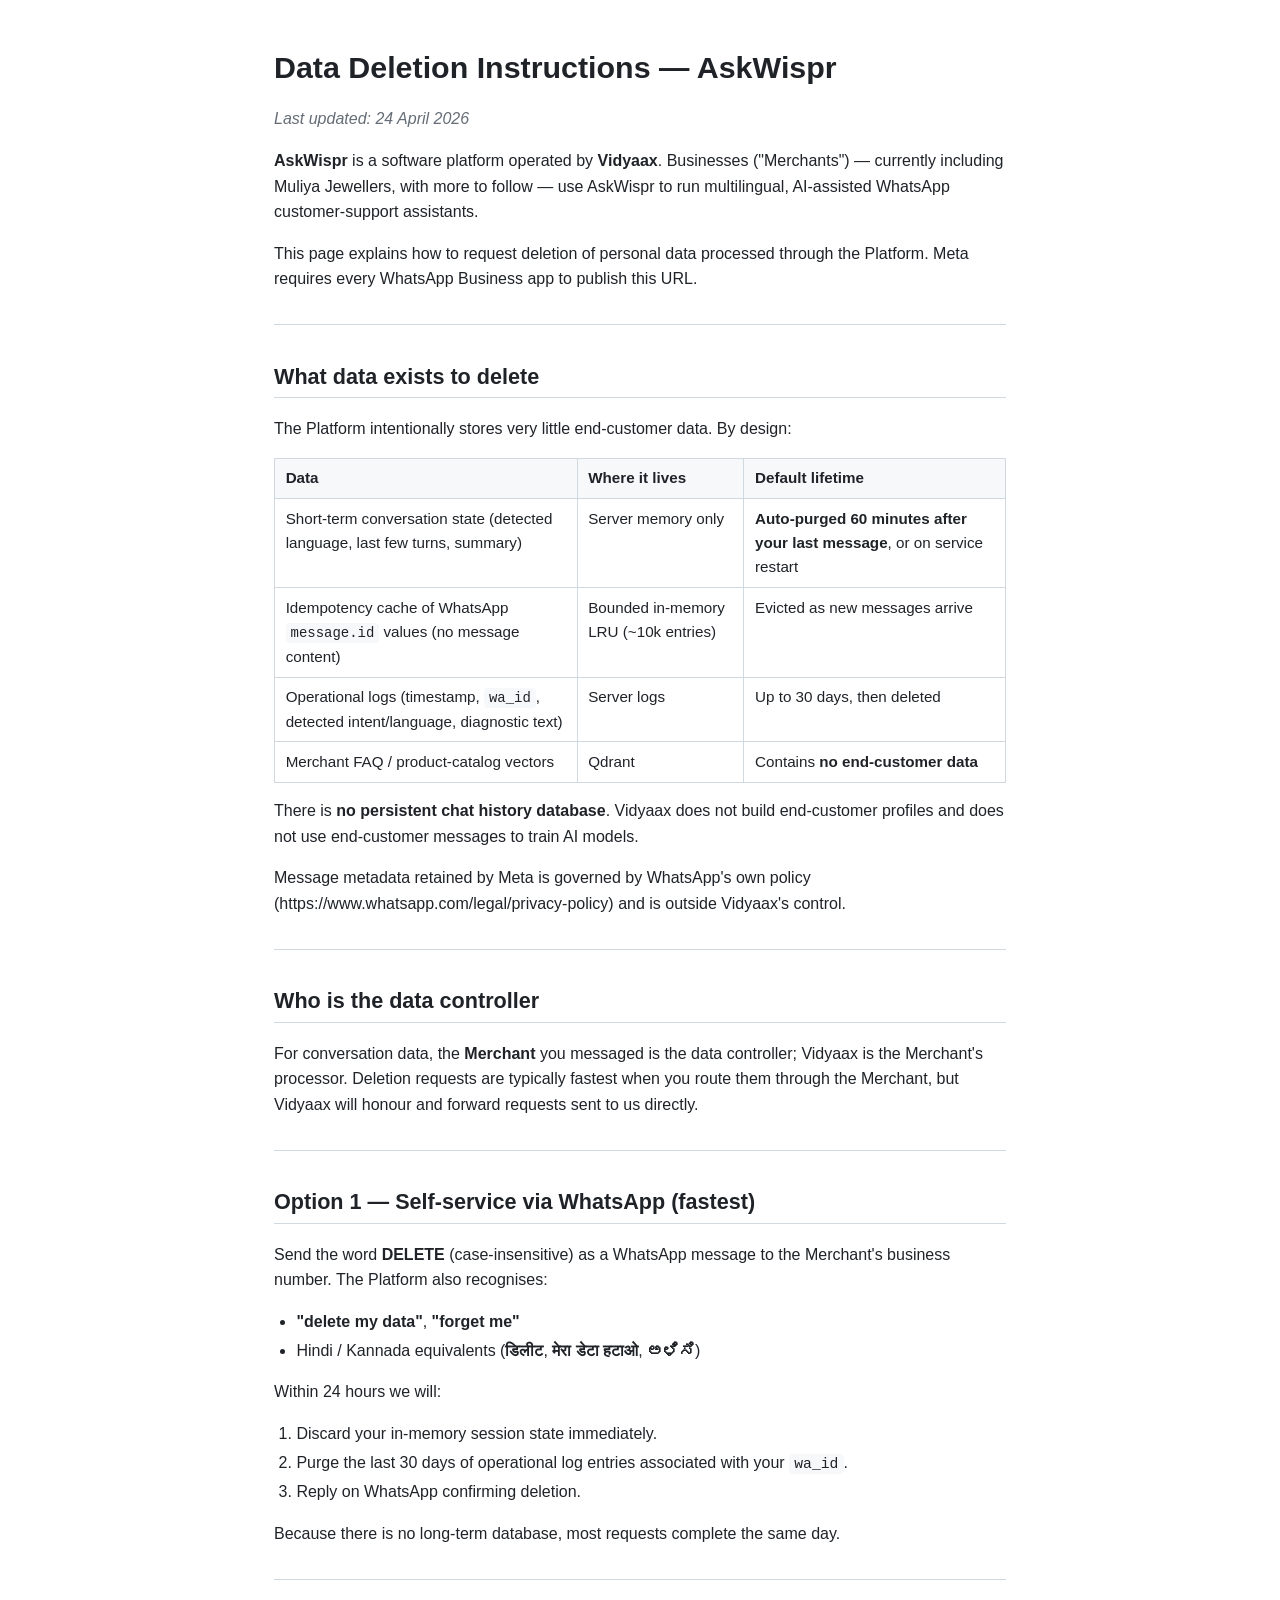
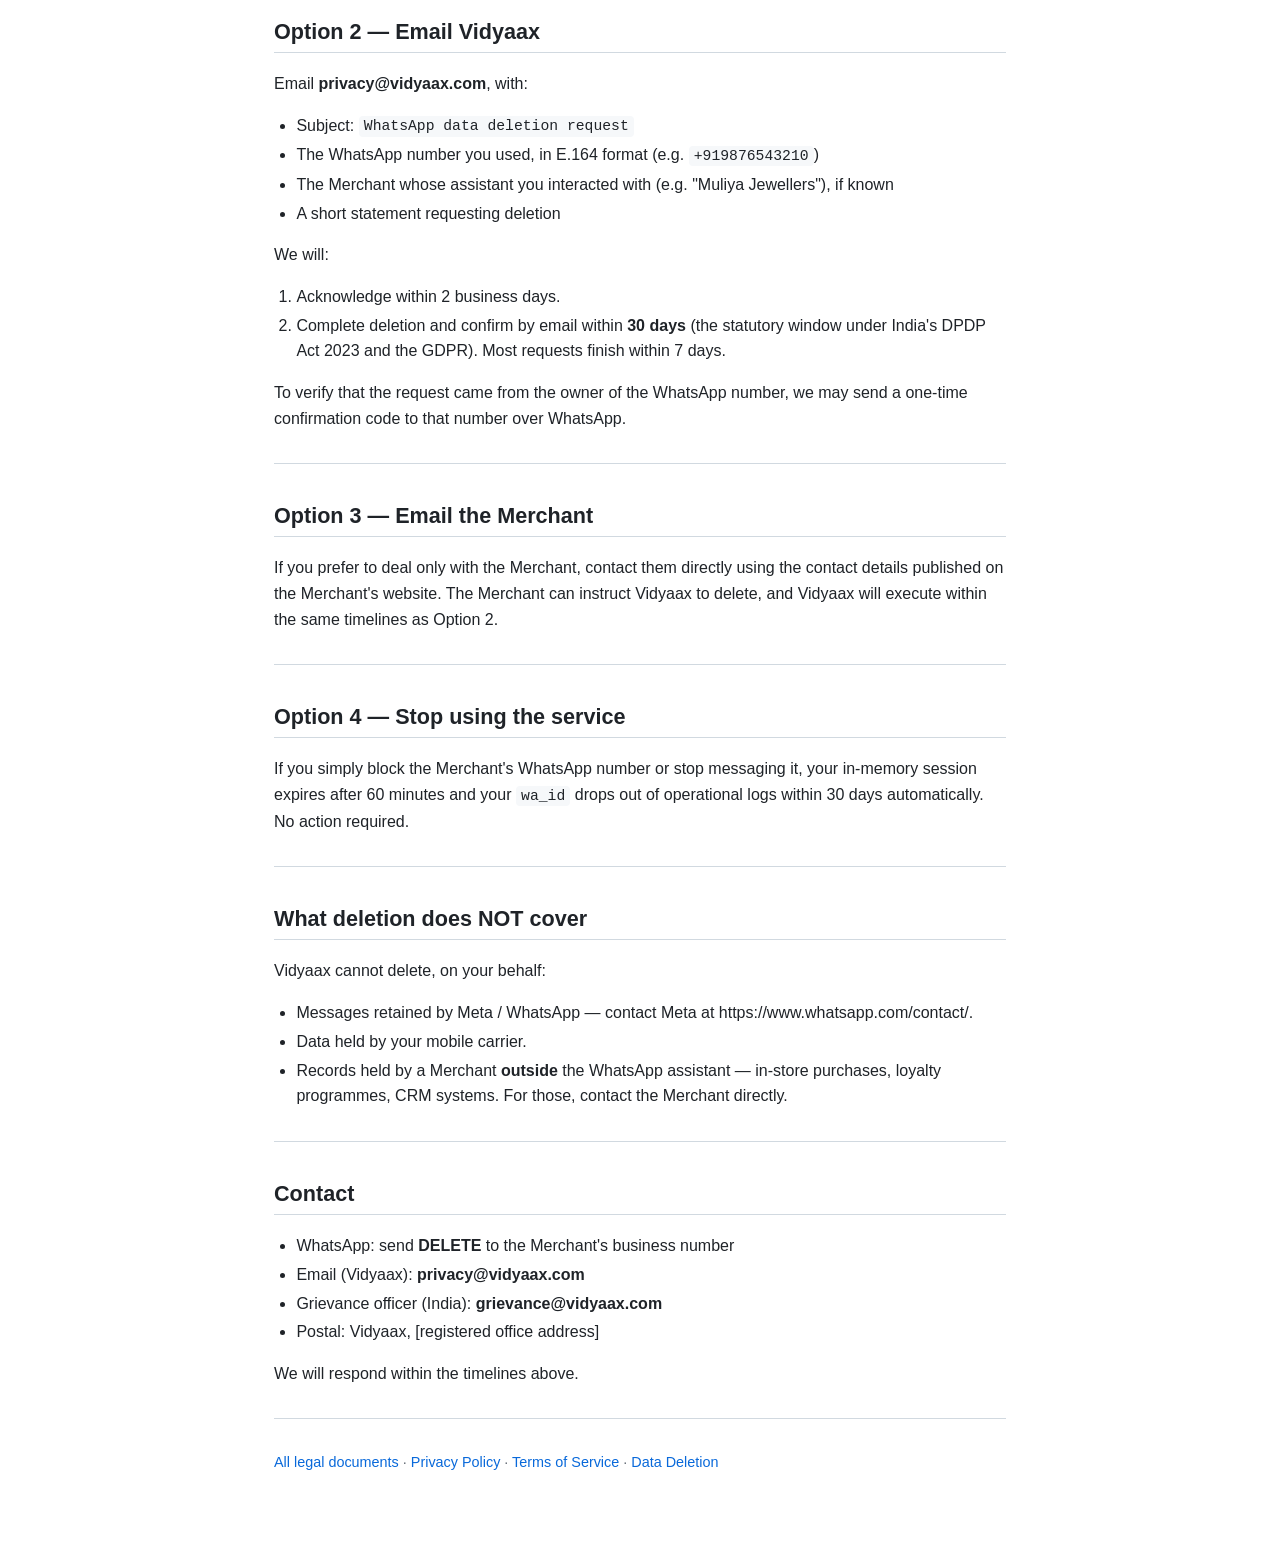
==== data-deletion.html @ 52c71edf "Update legal pages" ====
<!doctype html>
<html lang="en">
<head>
<meta charset="utf-8" />
<meta name="viewport" content="width=device-width,initial-scale=1" />
<meta name="robots" content="index,follow" />
<title>Data Deletion — AskWispr</title>
<link rel="stylesheet" href="style.css" />
</head>
<body>
<main class="prose">
<h1>Data Deletion Instructions — AskWispr</h1>
<p><em>Last updated: 24 April 2026</em></p>
<p><strong>AskWispr</strong> is a software platform operated by <strong>Vidyaax</strong>. Businesses
("Merchants") — currently including Muliya Jewellers, with more to follow
— use AskWispr to run multilingual, AI-assisted WhatsApp customer-support
assistants.</p>
<p>This page explains how to request deletion of personal data processed
through the Platform. Meta requires every WhatsApp Business app to publish
this URL.</p>
<hr />
<h2>What data exists to delete</h2>
<p>The Platform intentionally stores very little end-customer data. By
design:</p>
<table>
<thead>
<tr>
<th>Data</th>
<th>Where it lives</th>
<th>Default lifetime</th>
</tr>
</thead>
<tbody>
<tr>
<td>Short-term conversation state (detected language, last few turns, summary)</td>
<td>Server memory only</td>
<td><strong>Auto-purged 60 minutes after your last message</strong>, or on service restart</td>
</tr>
<tr>
<td>Idempotency cache of WhatsApp <code>message.id</code> values (no message content)</td>
<td>Bounded in-memory LRU (~10k entries)</td>
<td>Evicted as new messages arrive</td>
</tr>
<tr>
<td>Operational logs (timestamp, <code>wa_id</code>, detected intent/language, diagnostic text)</td>
<td>Server logs</td>
<td>Up to 30 days, then deleted</td>
</tr>
<tr>
<td>Merchant FAQ / product-catalog vectors</td>
<td>Qdrant</td>
<td>Contains <strong>no end-customer data</strong></td>
</tr>
</tbody>
</table>
<p>There is <strong>no persistent chat history database</strong>. Vidyaax does not build
end-customer profiles and does not use end-customer messages to train AI
models.</p>
<p>Message metadata retained by Meta is governed by WhatsApp's own policy
(https://www.whatsapp.com/legal/privacy-policy) and is outside Vidyaax's
control.</p>
<hr />
<h2>Who is the data controller</h2>
<p>For conversation data, the <strong>Merchant</strong> you messaged is the data
controller; Vidyaax is the Merchant's processor. Deletion requests are
typically fastest when you route them through the Merchant, but Vidyaax
will honour and forward requests sent to us directly.</p>
<hr />
<h2>Option 1 — Self-service via WhatsApp (fastest)</h2>
<p>Send the word <strong>DELETE</strong> (case-insensitive) as a WhatsApp message to the
Merchant's business number. The Platform also recognises:</p>
<ul>
<li><strong>"delete my data"</strong>, <strong>"forget me"</strong></li>
<li>Hindi / Kannada equivalents (<strong>डिलीट</strong>, <strong>मेरा डेटा हटाओ</strong>, <strong>ಅಳಿಸಿ</strong>)</li>
</ul>
<p>Within 24 hours we will:</p>
<ol>
<li>Discard your in-memory session state immediately.</li>
<li>Purge the last 30 days of operational log entries associated with your
   <code>wa_id</code>.</li>
<li>Reply on WhatsApp confirming deletion.</li>
</ol>
<p>Because there is no long-term database, most requests complete the same
day.</p>
<hr />
<h2>Option 2 — Email Vidyaax</h2>
<p>Email <strong>privacy@vidyaax.com</strong>, with:</p>
<ul>
<li>Subject: <code>WhatsApp data deletion request</code></li>
<li>The WhatsApp number you used, in E.164 format (e.g. <code>+919876543210</code>)</li>
<li>The Merchant whose assistant you interacted with (e.g. "Muliya
  Jewellers"), if known</li>
<li>A short statement requesting deletion</li>
</ul>
<p>We will:</p>
<ol>
<li>Acknowledge within 2 business days.</li>
<li>Complete deletion and confirm by email within <strong>30 days</strong> (the
   statutory window under India's DPDP Act 2023 and the GDPR). Most
   requests finish within 7 days.</li>
</ol>
<p>To verify that the request came from the owner of the WhatsApp number, we
may send a one-time confirmation code to that number over WhatsApp.</p>
<hr />
<h2>Option 3 — Email the Merchant</h2>
<p>If you prefer to deal only with the Merchant, contact them directly using
the contact details published on the Merchant's website. The Merchant can
instruct Vidyaax to delete, and Vidyaax will execute within the same
timelines as Option 2.</p>
<hr />
<h2>Option 4 — Stop using the service</h2>
<p>If you simply block the Merchant's WhatsApp number or stop messaging it,
your in-memory session expires after 60 minutes and your <code>wa_id</code> drops
out of operational logs within 30 days automatically. No action required.</p>
<hr />
<h2>What deletion does NOT cover</h2>
<p>Vidyaax cannot delete, on your behalf:</p>
<ul>
<li>Messages retained by Meta / WhatsApp — contact Meta at
  https://www.whatsapp.com/contact/.</li>
<li>Data held by your mobile carrier.</li>
<li>Records held by a Merchant <strong>outside</strong> the WhatsApp assistant — in-store
  purchases, loyalty programmes, CRM systems. For those, contact the
  Merchant directly.</li>
</ul>
<hr />
<h2>Contact</h2>
<ul>
<li>WhatsApp: send <strong>DELETE</strong> to the Merchant's business number</li>
<li>Email (Vidyaax): <strong>privacy@vidyaax.com</strong></li>
<li>Grievance officer (India): <strong>grievance@vidyaax.com</strong></li>
<li>Postal: Vidyaax, [registered office address]</li>
</ul>
<p>We will respond within the timelines above.</p>
<hr />
<p class="footer">
<a href="index.html">All legal documents</a> ·
<a href="privacy-policy.html">Privacy Policy</a> ·
<a href="terms-of-service.html">Terms of Service</a> ·
<a href="data-deletion.html">Data Deletion</a>
</p>
</main>
</body>
</html>
---- style.css ----
:root {
  --fg: #1f2328;
  --muted: #656d76;
  --rule: #d1d9e0;
  --bg: #ffffff;
  --code-bg: #f6f8fa;
  --accent: #0969da;
  --th-bg: #f6f8fa;
}

* { box-sizing: border-box; }

body {
  margin: 0;
  color: var(--fg);
  background: var(--bg);
  font: 16px/1.6 -apple-system, BlinkMacSystemFont, "Segoe UI",
        "Helvetica Neue", Arial, "Noto Sans", sans-serif;
}

.prose {
  max-width: 780px;
  margin: 0 auto;
  padding: 48px 24px 64px;
}

h1, h2, h3 { line-height: 1.25; margin-top: 1.8em; }
h1 { font-size: 1.9rem; margin-top: 0; }
h2 { font-size: 1.35rem; border-bottom: 1px solid var(--rule); padding-bottom: .3em; }
h3 { font-size: 1.1rem; }

p, ul, ol, table { margin: 0 0 1em; }
ul, ol { padding-left: 1.4em; }
li + li { margin-top: .2em; }

a { color: var(--accent); text-decoration: none; }
a:hover { text-decoration: underline; }

hr { border: 0; border-top: 1px solid var(--rule); margin: 2em 0; }

em { color: var(--muted); }

code {
  background: var(--code-bg);
  padding: .15em .35em;
  border-radius: 4px;
  font-size: .92em;
  font-family: ui-monospace, SFMono-Regular, Menlo, Consolas, monospace;
}

table {
  width: 100%;
  border-collapse: collapse;
  font-size: .95rem;
}

th, td {
  border: 1px solid var(--rule);
  padding: .5em .7em;
  text-align: left;
  vertical-align: top;
}

th { background: var(--th-bg); font-weight: 600; }

.footer {
  color: var(--muted);
  font-size: .9rem;
  margin-top: 2em;
}

@media (max-width: 560px) {
  .prose { padding: 24px 16px 48px; }
  h1 { font-size: 1.55rem; }
  table, th, td { font-size: .9rem; }
}
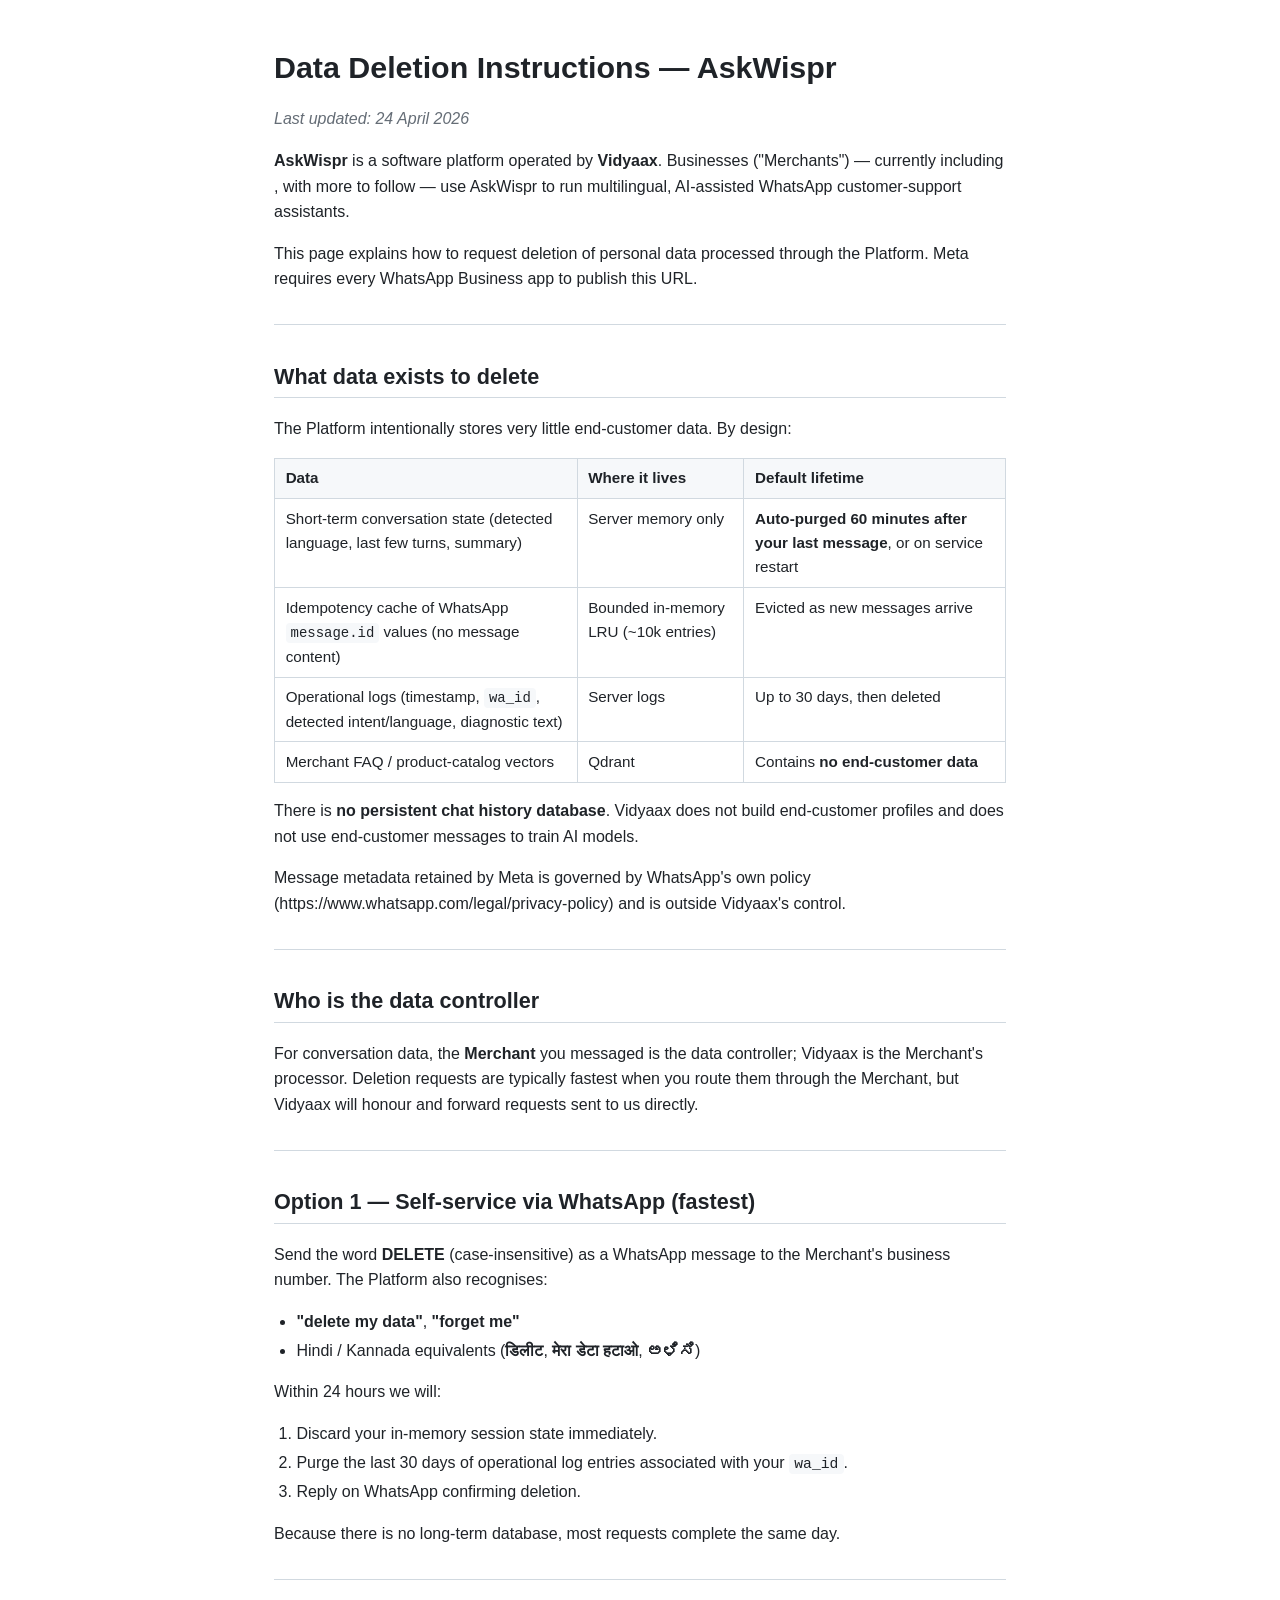
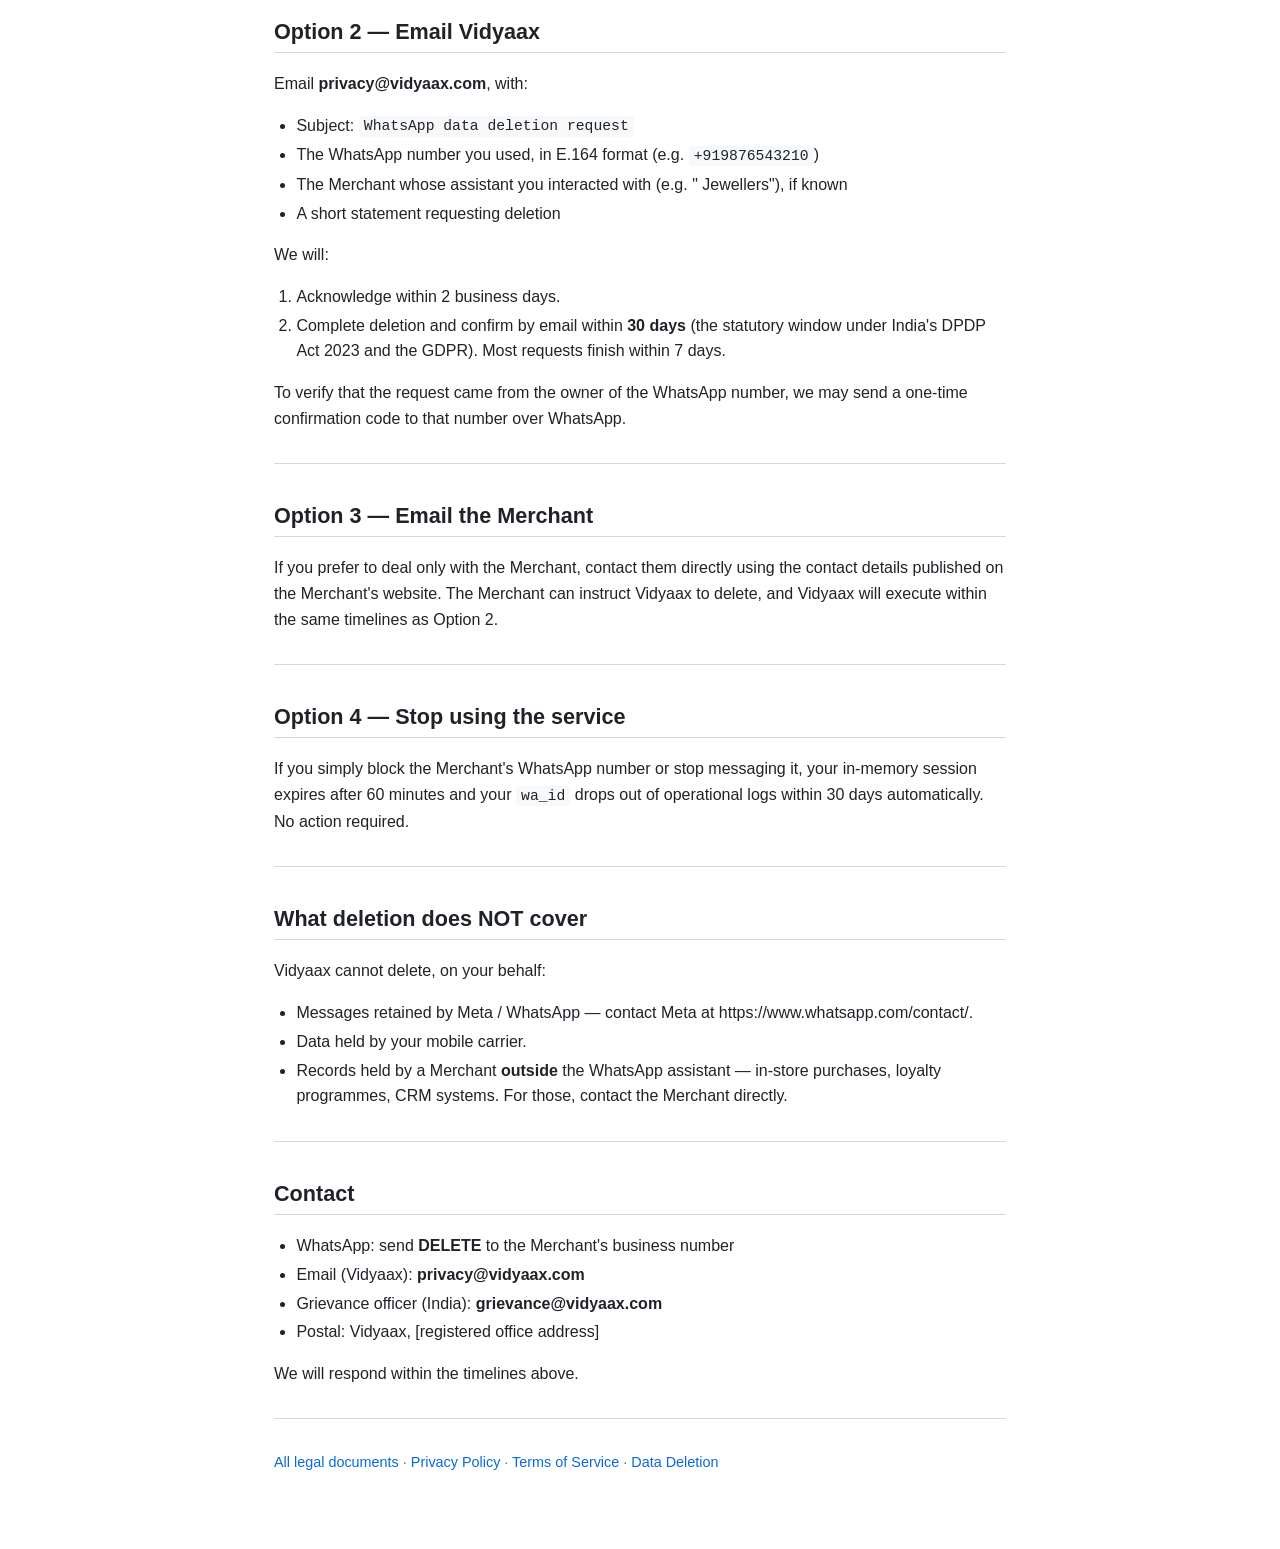
==== commit 239758d8: "Update legal pages" ====
--- a/data-deletion.html
+++ b/data-deletion.html
@@ -12,7 +12,7 @@
 <h1>Data Deletion Instructions — AskWispr</h1>
 <p><em>Last updated: 24 April 2026</em></p>
 <p><strong>AskWispr</strong> is a software platform operated by <strong>Vidyaax</strong>. Businesses
-("Merchants") — currently including Muliya Jewellers, with more to follow
+("Merchants") — currently including , with more to follow
 — use AskWispr to run multilingual, AI-assisted WhatsApp customer-support
 assistants.</p>
 <p>This page explains how to request deletion of personal data processed
@@ -88,7 +88,7 @@
 <ul>
 <li>Subject: <code>WhatsApp data deletion request</code></li>
 <li>The WhatsApp number you used, in E.164 format (e.g. <code>+919876543210</code>)</li>
-<li>The Merchant whose assistant you interacted with (e.g. "Muliya
+<li>The Merchant whose assistant you interacted with (e.g. "
   Jewellers"), if known</li>
 <li>A short statement requesting deletion</li>
 </ul>
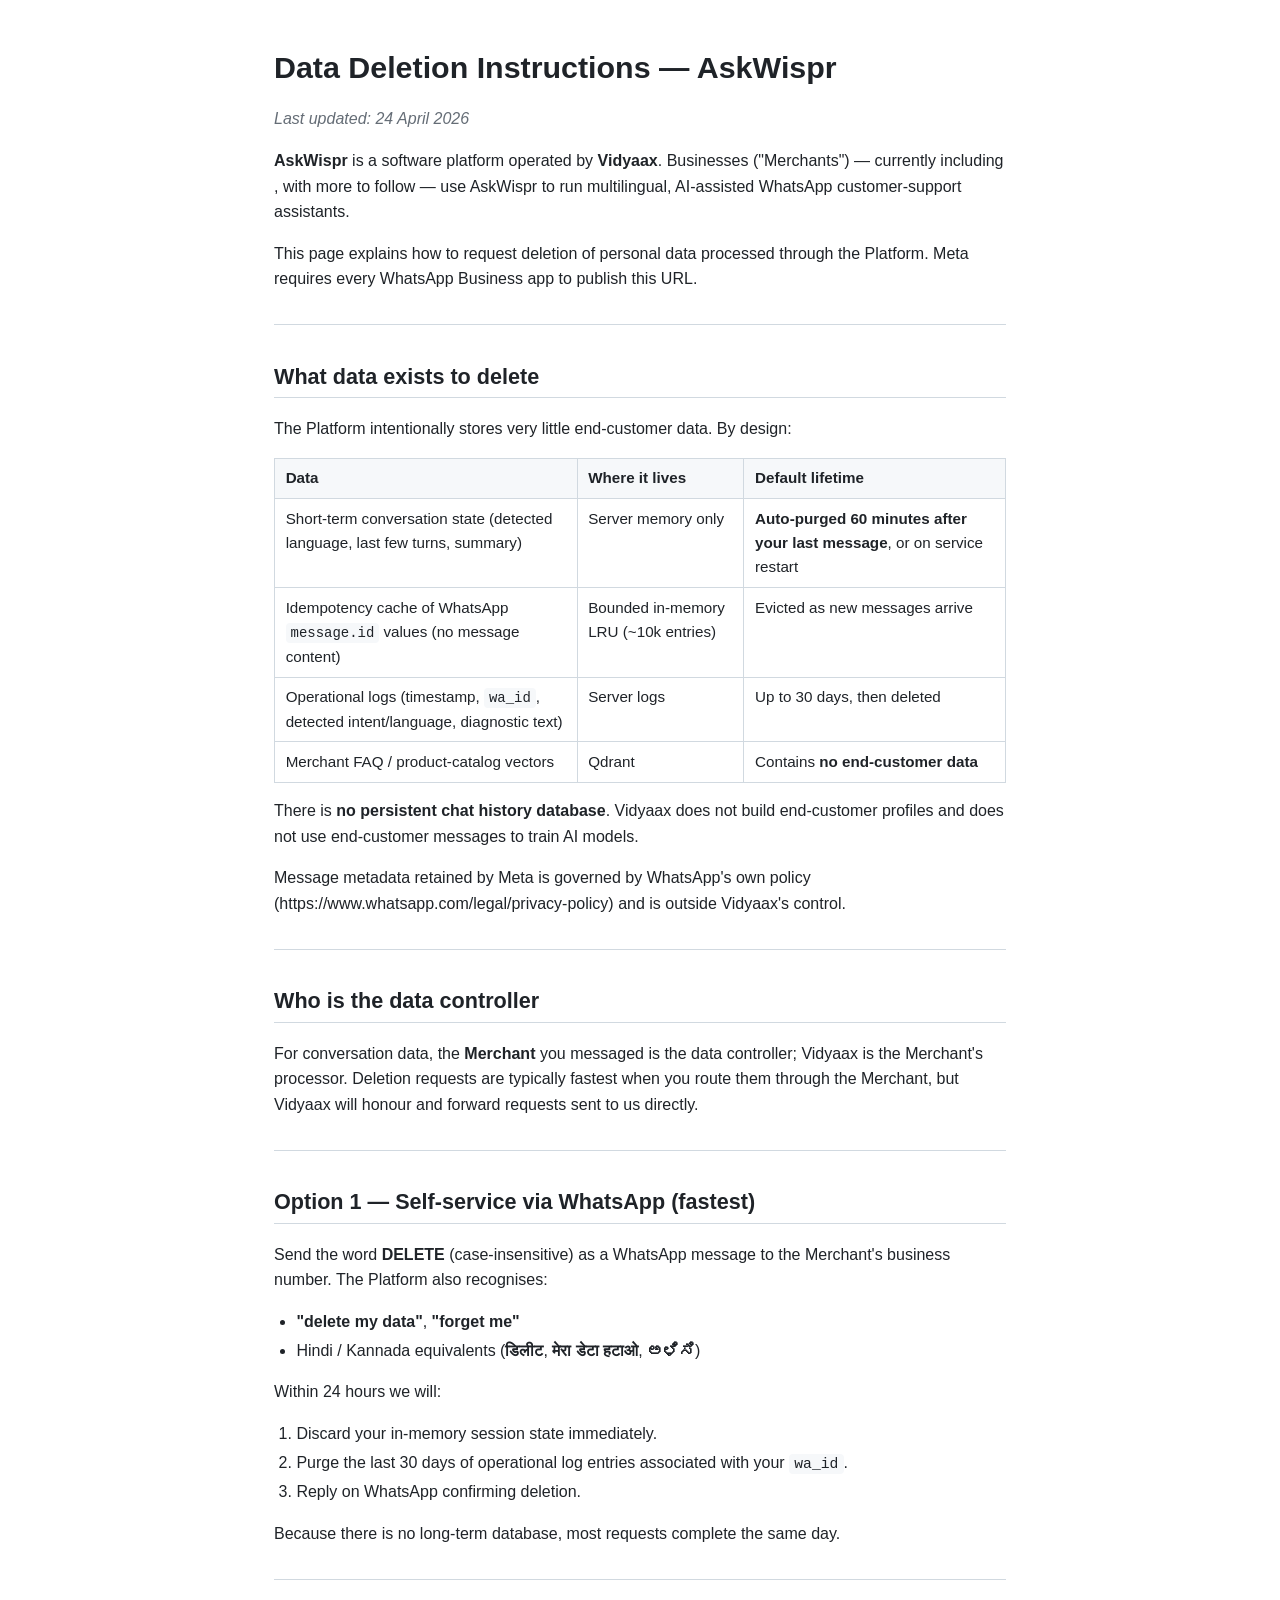
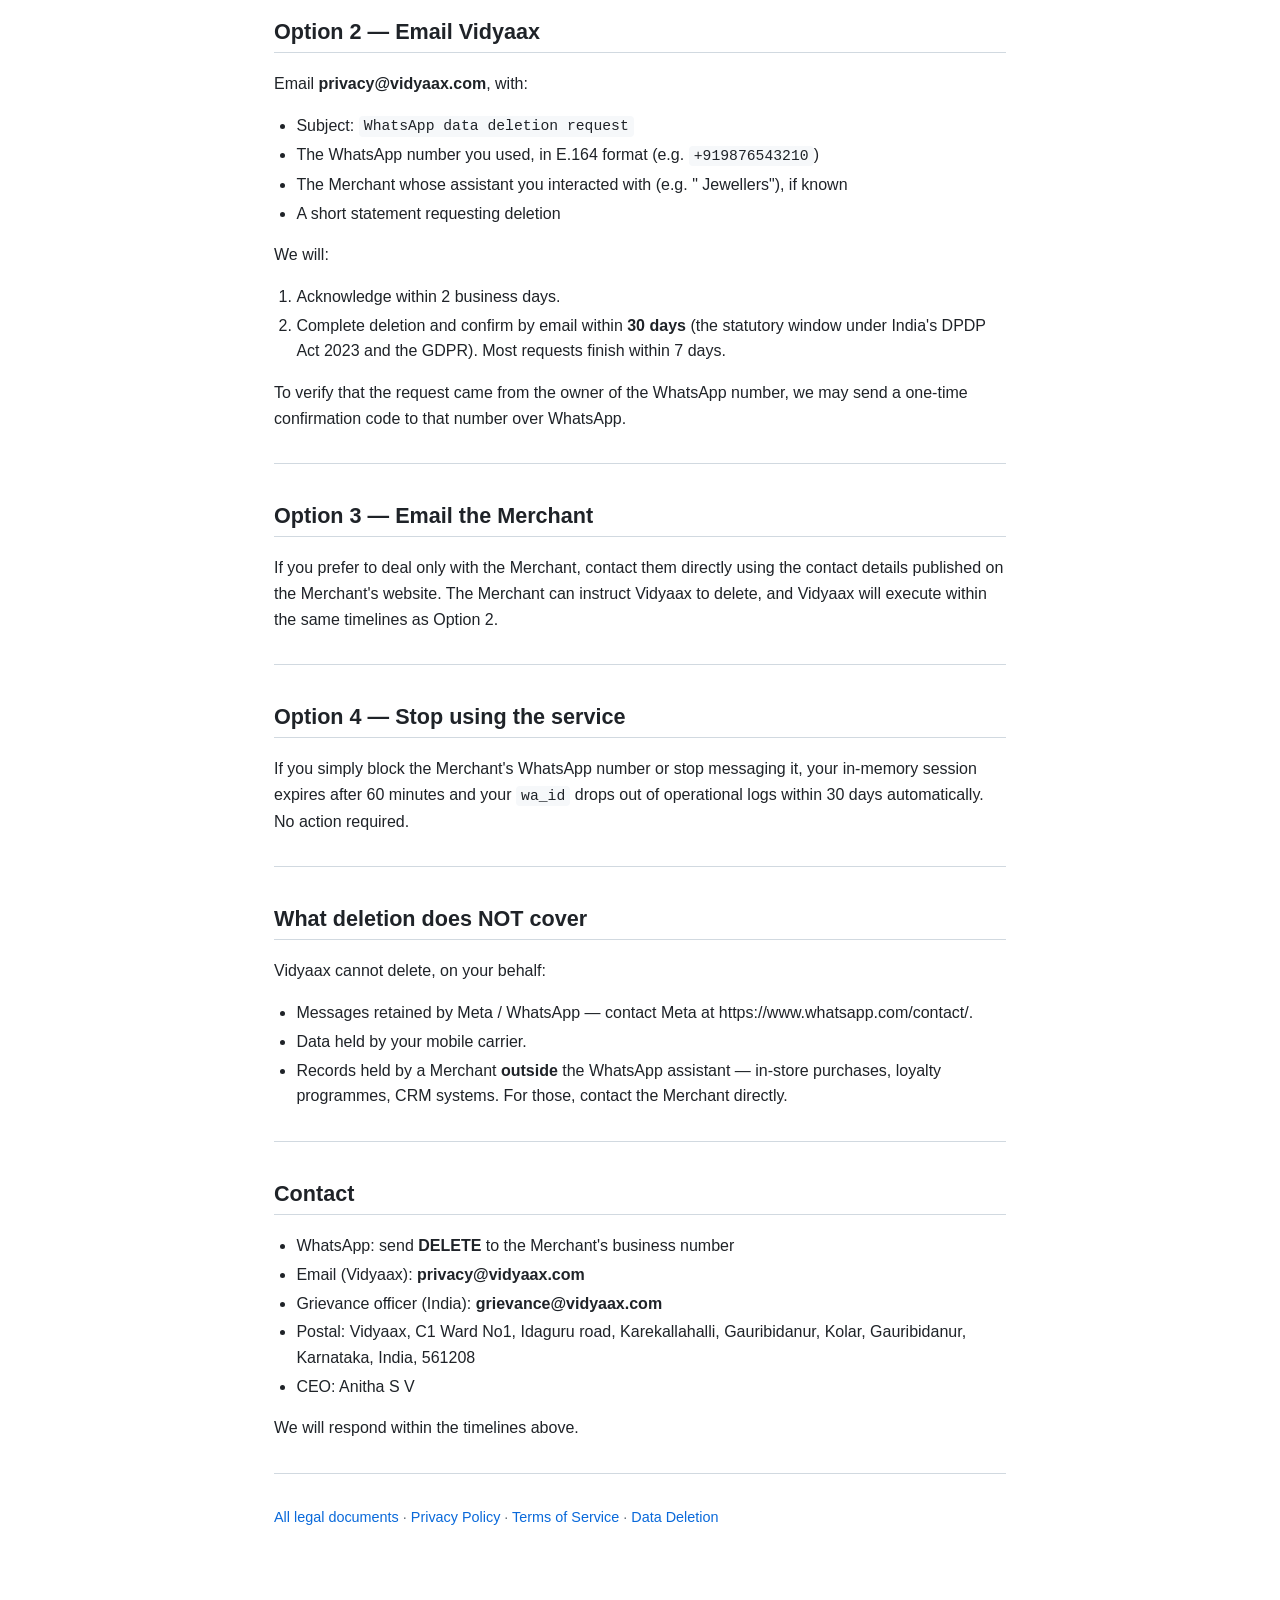
==== commit e8282c81: "fixed content" ====
--- a/data-deletion.html
+++ b/data-deletion.html
@@ -129,7 +129,8 @@
 <li>WhatsApp: send <strong>DELETE</strong> to the Merchant's business number</li>
 <li>Email (Vidyaax): <strong>privacy@vidyaax.com</strong></li>
 <li>Grievance officer (India): <strong>grievance@vidyaax.com</strong></li>
-<li>Postal: Vidyaax, [registered office address]</li>
+<li>Postal: Vidyaax, C1 Ward No1, Idaguru road, Karekallahalli, Gauribidanur, Kolar, Gauribidanur, Karnataka, India, 561208</li>
+<li>CEO: Anitha S V</li>
 </ul>
 <p>We will respond within the timelines above.</p>
 <hr />
